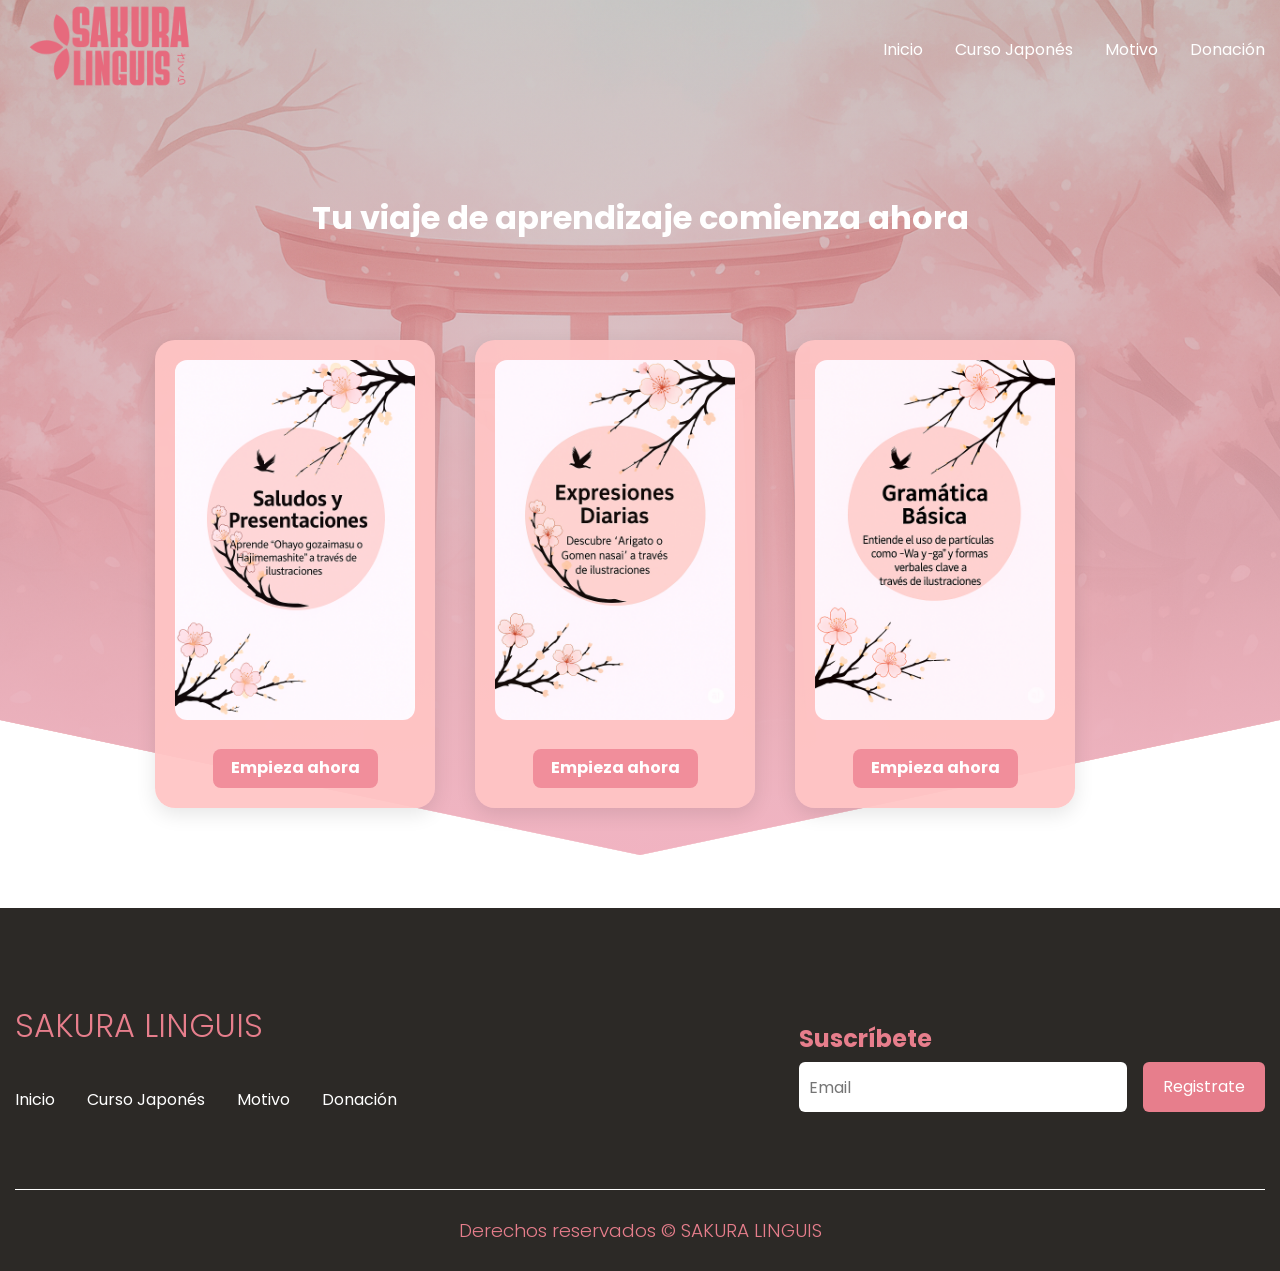
==== curso-japones.html @ b728caa9 "Sakura Linguis" ====
<!DOCTYPE html>
<html lang="es">

<head>
    <meta charset="UTF-8">
    <meta http-equiv="X-UA-Compatible" content="IE=edge">
    <meta name="viewport" content="width=device-width, initial-scale=1.0">
    <title>SAKURA LINGUIS</title>
    <link rel="shortcut icon" href="./images/favicon.png" type="image/x-icon">
    <link rel="stylesheet" href="./css/normalize.css">
    <link rel="stylesheet" href="./css/estilos.css">

    <meta name="theme-color" content="#e77e8c">

    <meta name="title" content="Curso de Japonés Básico" />
    <meta name="description"
        content="Aprende japonés básico desde cero con nuestro curso online fácil y efectivo.  ¡Empieza hoy mismo!" />


    <!-- Meta Tags Generated with https://metatags.io -->
</head>

<body>

    <header class="cursy">
        <nav class="nav container">
            <div class="left">
                <img src="./images/nombrePG.png" alt="Logo de mi tienda" width="200" height="200">
            </div>

            <ul class="nav__link">

                <li class="nav__items">
                    <a href="index.html" class="nav__links">Inicio</a>

                </li>

                <li class="nav__items">
                    <a href="curso-japones.html" class="nav__links">Curso Japonés</a>
                </li>

                <li class="nav__items">
                    <a href="Motivo.html" class="nav__links">Motivo</a>

                </li>

                <li class="nav__items">
                    <a href="Donacion.html" class="nav__links">Donación</a>
                </li>

                <img src="./images/close.svg" class="nav__close" alt="">
            </ul>

            <div class="nav__menu">
                <img src="./images/menu.svg" class="nav__img">
            </div>
        </nav>
    </header>


    <main class="cursy container">
        <h2 class="subtitlel">Tu viaje de aprendizaje comienza ahora</h2>

        <div class="cursy__table">
            <div class="cursy__element">
                <img src="./images/S-P.png" alt="Curso 1">

                <a href="Curso1.html" class="plan__cta">Empieza ahora</a>
            </div>

            <div class="cursy__element cursy__element--best">
                <img src="./images/EX-D.png" alt="Curso 2">

                <a href="Curso2.html" class="plan__cta">Empieza ahora</a>
            </div>

            <div class="cursy__element">
                <img src="./images/G-B.png" alt="Curso 3">

                <a href="Curso3.html" class="plan__cta">Empieza ahora</a>
            </div>
        </div>

    </main>

    <footer class="footer">
        <section class="footer__container container">
            <nav class="nav nav--footer">
                <h2 class="footer__title">SAKURA LINGUIS</h2>

                <ul class="nav__link nav__link--footer">
                    <li class="nav__items">
                        <a href="index.html" class="nav__links">Inicio</a>
                    </li>

                    <li class="nav__items">
                        <a href="curso-japones.html" class="nav__links">Curso Japonés</a>
                    </li>

                    <li class="nav__items">
                        <a href="Motivo.html" class="nav__links">Motivo</a>
                    </li>

                    <li class="nav__items">
                        <a href="Donacion.html" class="nav__links">Donación</a>
                    </li>
                </ul>
            </nav>

            <form class="footer__form" action="https://formspree.io/f/xovwonja" method="POST">
                <h2 class="footer__newsletter">Suscríbete</h2>
                <div class="footer__inputs">
                    <input type="email" placeholder="Email" class="footer__input" name="email">
                    <input type="submit" value="Registrate" class="footer__submit">
                </div>
            </form>
        </section>

        <section class="footer__copy container">

            <h3 class="footer__copyright">Derechos reservados &copy; SAKURA LINGUIS</h3>
        </section>

    </footer>


    <script src="./js/menu.js"></script>
</body>

</html>
---- css/estilos.css ----
@import url('https://fonts.googleapis.com/css2?family=Poppins:wght@300;400;600;700&display=swap');

:root {
    --padding-container: 100px 0;
    --color-title: #e77e8c;
}

body {
    font-family: 'Poppins', sans-serif;
}

.container {
    width: 100%;
    max-width: 1250px;
    margin: 0 auto;
    overflow: hidden;
    padding: var(--padding-container);
}

.hero {
    width: 100%;
    height: 100vh;
    min-height: 700px;
    max-height: 900px;
    position: relative;
    display: grid;
    grid-template-rows: 100px 1fr;
    color: #fff;
}

.hero::before {
    content: "";
    position: absolute;
    top: 0;
    left: 0;
    width: 100%;
    height: 100%;
    background-image: linear-gradient(180deg, #00000034 0%, #f3b3c2 100%), url('../images/PORTADA.png');
    background-size: cover;
    background-repeat: no-repeat;
    background-position: center;
    clip-path: polygon(0 0, 100% 0, 100% 80%, 50% 95%, 0 80%);
    z-index: -1;


}

/* Nav */

.nav {
    --padding-container: 0;
    height: 100%;
    display: flex;
    align-items: center;
}

.nav__title {
    font-weight: 300;
}

.nav__link {
    margin-left: auto;
    padding: 0;
    display: grid;
    grid-auto-flow: column;
    grid-auto-columns: max-content;
    gap: 2em;
}

.nav__items {
    list-style: none;
}

.nav__links {
    color: #fff;
    text-decoration: none;
}


.nav__menu {
    margin-left: auto;
    cursor: pointer;
    display: none;
}

.nav__img {
    display: block;
    width: 30px;
}


.nav__close {
    display: var(--show, none);
}


/* Hero container */

.hero__container {
    max-width: 800px;
    --padding-container: 0;
    display: grid;
    grid-auto-rows: max-content;
    align-content: center;
    gap: 1em;
    padding-bottom: 100px;
    text-align: center;
}

.hero__title {
    font-size: 3rem;
}

.hero__paragraph {
    margin-bottom: 20px;
}

.cta {
    display: inline-block;
    background-color: #f18e9b;
    justify-self: center;
    color: #fff;
    text-decoration: none;
    padding: 13px 30px;
    border-radius: 32px;
}

/* About index */


.abouut {
    text-align: center;
}

.subbtitle {
    color: var(--color-title);
    font-size: 2rem;
    margin-bottom: 25px;
}


.abouut__paragraph {
    line-height: 1.7;
}

.abouut__main {
    padding-top: 80px;
    display: grid;
    width: 90%;
    margin: 0 auto;
    gap: 1em;
    overflow: hidden;
    grid-template-columns: repeat(auto-fit, minmax(260px, auto));
}


.abouut__icons {
    display: grid;
    gap: 1em;
    justify-items: center;
    width: 260px;
    overflow: hidden;
    margin: 0 auto;
}

.abouut__icon {
    width: 40px;
}


/* About curso 1 2 3  */

.about {
    text-align: center;
}

.subtitle {
    color: #fff;
    font-size: 2rem;
    margin-bottom: 25px;
}


.about__paragraph {
    line-height: 1.7;
    color: #fff;
    font-size: 1.2rem;
}

.about__main {
    padding-top: 80px;
    display: grid;
    grid-template-columns: 1fr auto 1fr;
    /* Izquierda - Centro - Derecha */
    align-items: center;
    width: 90%;
    margin: 0 auto;
}

.about__icons {
    display: flex;
    justify-content: center;
    align-items: center;
}

.about__icon {
    width: 80px;
    height: auto;
}

.about__custom-image {
    width: 300px;
    height: auto;
    border-radius: 8px;
    box-shadow: 0 0 10px #91001b;
}

audio {
    width: 180px;
}

/*FONDO DE CURSO 1*/
.container.about.fondo-sombreado {
    border-radius: 40px;
    overflow: hidden;
    padding: 60px 20px;
    background-image: linear-gradient(rgba(255, 200, 215, 0.8), rgba(255, 200, 215, 0.8)),
        url('../images/descarga.webp');
    background-size: cover;
    background-position: center;
    background-repeat: no-repeat;
    background-attachment: fixed;
}

/*FONDO DE CURSO 2*/
.container.about.FONDO2 {
    border-radius: 40px;
    overflow: hidden;
    padding: 60px 20px;
    background-image: linear-gradient(rgba(255, 200, 215, 0.8), rgba(255, 200, 215, 0.8)),
        url('../images/anh-dao.webp');
    background-size: cover;
    background-position: center;
    background-repeat: no-repeat;
    background-attachment: fixed;
}

/*FONDO DE CURSO 3*/
.container.about.FONDO3 {
    border-radius: 40px;
    overflow: hidden;
    padding: 60px 20px;
    background-image: linear-gradient(rgba(255, 200, 215, 0.8), rgba(255, 200, 215, 0.8)),
        url('../images/descarga3.webp');
    background-size: cover;
    background-position: center;
    background-repeat: no-repeat;
    background-attachment: fixed;
}

/* Knowledge */

.knowledge {
    content: "";
    top: 0;
    left: 0;
    width: 100%;
    height: 100%;
    background-image: linear-gradient(180deg, #00000034 0%, #f3b3c2 100%), url('../images/griper.jpg');
    background-size: cover;
    clip-path: polygon(50% 0, 100% 40%, 100% 100%, 0 100%, 0 40%);
    z-index: -1;
}

.knowledge__container .subtitle {
    color: #fff;
    margin-top: 20px;
}

.knowledge__container {
    color: #fff;
    display: block;
    text-align: center;
    padding: 4em;
    min-height: 300px;
    max-height: 500px;
}

.knowledge__picture {
    max-width: 300px;
}

.knowledge__paragraph {
    line-height: 1.7;
    margin-bottom: 15px;
}

.knowledge__img {
    width: 100%;
    display: block;
}


/* Footer */

.footer {
    background-color: #2c2926;
}

.footer__title {
    font-weight: 300;
    font-size: 2rem;
    margin-bottom: 30px;
}

.footer__title,
.footer__newsletter {
    color: #e77e8c;
}


.footer__container {
    display: flex;
    justify-content: space-between;
    align-items: center;
    border-bottom: 1px solid #fff;
    padding-bottom: 60px;
}

.nav--footer {
    padding-bottom: 20px;
    display: grid;
    gap: 1em;
    grid-auto-flow: row;
    height: 100%;
}

.nav__link--footer {
    display: flex;
    margin: 0;
    margin-right: 20px;
    flex-wrap: wrap;
}

.footer__inputs {
    margin-top: 10px;
    display: flex;
    overflow: hidden;
}

.footer__input {
    background-color: #fff;
    height: 50px;
    display: block;
    padding-left: 10px;
    border-radius: 6px;
    font-size: 1rem;
    outline: none;
    border: none;
    margin-right: 16px;
}

.footer__submit {
    margin-left: auto;
    display: inline-block;
    height: 50px;
    padding: 0 20px;
    background-color: #e77e8c;
    border: none;
    font-size: 1rem;
    color: #fff;
    border-radius: 6px;
    cursor: pointer;
}

.footer__copy {
    --padding-container: 30px 0;
    text-align: center;
    color: #e77e8c;
}

.footer__copyright {
    font-weight: 300;
}

/*villain de MOTIVO*/

.villain {
    width: 100%;
    height: 100vh;
    min-height: 1300px;
    max-height: 1600px;
    position: relative;
    display: grid;
    grid-template-rows: 100px 1fr;
    color: #fff;
}

.villain::before {
    content: "";
    position: absolute;
    top: 0;
    left: 0;
    width: 100%;
    height: 100%;
    background-image: linear-gradient(180deg, #00000034 0%, #f3b3c2 100%), url('../images/motivofn.png');
    background-size: cover;
    background-repeat: no-repeat;
    background-position: 60% center;
    clip-path: polygon(0 0, 100% 0, 100% 80%, 50% 95%, 0 80%);
    z-index: -1;
}

/* Villain container */

.villain__container {
    max-width: 800px;
    --padding-container: 0;
    display: grid;
    grid-auto-rows: max-content;
    align-content: center;
    gap: 1em;
    padding-bottom: 100px;
    text-align: center;
}

.villain__title {
    font-size: 3rem;
}

.villain__paragraph {
    font-size: 1.2rem;
    margin-bottom: 1.2em;
    line-height: 1.6;
}


/*donity de donacion*/

.donity {
    width: 100%;
    height: 100vh;
    min-height: 1000px;
    max-height: 1400px;
    position: relative;
    display: grid;
    grid-template-rows: 100px 1fr;
    color: #fff;
}

.donity::before {
    content: "";
    position: absolute;
    top: 0;
    left: 0;
    width: 100%;
    height: 100%;
    background-image: linear-gradient(180deg, #00000034 0%, #f3b3c2 100%), url('../images/portidony.png');
    background-size: cover;
    background-repeat: no-repeat;
    background-position: 60% center;
    clip-path: polygon(0 0, 100% 0, 100% 80%, 50% 95%, 0 80%);
    z-index: -1;
}

/*donity container*/

.donity__container {
    max-width: 800px;
    --padding-container: 0;
    display: grid;
    grid-auto-rows: max-content;
    align-content: center;
    gap: 1em;
    padding-bottom: 100px;
    text-align: center;
}

.donity__title {
    font-size: 3rem;
}

.donity__paragraph {
    font-size: 1.2rem;
    margin-bottom: 1.2em;
    line-height: 1.6;
}

/*donity about*/

.abouty__main {
    padding-top: 20px;
    display: grid;
    width: 90%;
    margin: 0 auto;
    gap: 1em;
    overflow: hidden;
    grid-template-columns: repeat(auto-fit, minmax(260px, auto));
}

.abouty__icons {
    display: grid;
    gap: 1em;
    justify-items: center;
    width: 260px;
    overflow: hidden;
    margin: 0 auto;
}

.abouty__icon {
    width: 250px;
}



/* Villain container */

.villain__container {
    max-width: 800px;
    --padding-container: 0;
    display: grid;
    grid-auto-rows: max-content;
    align-content: center;
    gap: 1em;
    padding-bottom: 100px;
    text-align: center;
}

.villain__title {
    font-size: 3rem;
}

.villain__paragraph {
    font-size: 1.2rem;
    margin-bottom: 1.2em;
    line-height: 1.6;
}


/*Cursy de container*/

.cursy {


    display: grid;
    grid-template-rows: 100px 1fr;
    color: #fff;
}

.cursy::before {
    content: "";
    position: absolute;
    top: 0;
    left: 0;
    width: 100%;
    height: 100%;
    background-image: linear-gradient(180deg, #00000034 0%, #f3b3c2 100%), url('../images/Porti-C.png');
    background-size: cover;
    background-repeat: no-repeat;
    background-position: 60% center;
    clip-path: polygon(0 0, 100% 0, 100% 80%, 50% 95%, 0 80%);
    z-index: -1;
}


/* Tabla de elementos */

.subtitlel {
    text-align: center;
    color: #fff;
    font-size: 2rem;
    margin-bottom: 25px;
}

.cursy__table {
    display: flex;
    justify-content: center;
    flex-wrap: wrap;
    gap: 40px;
    width: 100%;
    max-width: 1200px;
    margin-top: 40px;
}

/* Tarjetas individuales */

.cursy__element {
    background-color: #ffc5c5ee;
    /* fondo claro y semitransparente */
    padding: 20px;
    border-radius: 20px;
    text-align: center;
    width: 280px;
    box-shadow: 0 6px 20px rgba(0, 0, 0, 0.1);
    transition: transform 0.3s ease;
    color: #222;
}

.cursy__element:hover {
    transform: translateY(-10px);
}

/* Imagen de cada tarjeta */

.cursy__element img {
    width: 100%;
    height: auto;
    max-height: 600px;
    object-fit: contain;
    border-radius: 12px;
    margin-bottom: 15px;
}

/* Botón CTA */

.plan__cta {
    display: inline-block;
    margin-top: 10px;
    background-color: #f18e9b;
    color: white;
    padding: 10px 18px;
    border-radius: 8px;
    text-decoration: none;
    font-weight: bold;
    transition: background-color 0.3s ease;
}

.plan__cta:hover {
    background-color: #e26778;
}


/*Curso 1 container */

.salupre {
    width: 100%;
    height: 100vh;
    min-height: 800px;
    max-height: 800px;
    position: relative;
    display: grid;
    grid-template-rows: 100px 1fr;
    color: #fff;

}

.salupre::before {
    content: "";
    position: absolute;
    top: 0;
    left: 0;
    width: 100%;
    height: 100%;
    background-image: linear-gradient(180deg, #00000034 0%, #f3b3c2 100%), url('../images/SSPP.png');
    background-size: cover;
    background-repeat: no-repeat;
    background-position: center;
    clip-path: polygon(0 0, 100% 0, 100% 80%, 50% 95%, 0 80%);
    z-index: -1;


}

/*Curso 2 container */

.express {
    width: 100%;
    height: 100vh;
    min-height: 800px;
    max-height: 800px;
    position: relative;
    display: grid;
    grid-template-rows: 100px 1fr;
    color: #fff;
}

.express::before {
    content: "";
    position: absolute;
    top: 0;
    left: 0;
    width: 100%;
    height: 100%;
    background-image: linear-gradient(180deg, #00000034 0%, #f3b3c2 100%), url('../images/EX.png');
    background-size: cover;
    background-repeat: no-repeat;
    background-position: center;
    clip-path: polygon(0 0, 100% 0, 100% 80%, 50% 95%, 0 80%);
    z-index: -1;


}

/*Curso 3 container */

.gramat {
    width: 100%;
    height: 100vh;
    min-height: 800px;
    max-height: 800px;
    position: relative;
    display: grid;
    grid-template-rows: 100px 1fr;
    color: #fff;
}

.gramat::before {
    content: "";
    position: absolute;
    top: 0;
    left: 0;
    width: 100%;
    height: 100%;
    background-image: linear-gradient(180deg, #00000034 0%, #f3b3c2 100%), url('../images/GRAMA.png');
    background-size: cover;
    background-repeat: no-repeat;
    background-position: center;
    clip-path: polygon(0 0, 100% 0, 100% 80%, 50% 95%, 0 80%);
    z-index: -1;
}

/*boton de Inicio y Reiniciar*/

.navigation-buttons {
    margin: 80px auto 40px auto;
    display: flex;
    justify-content: center;
    gap: 40px;
}

.nav-button {
    background-color: #f28ca3;
    color: white;
    border: none;
    padding: 12px 30px;
    border-radius: 30px;
    font-size: 16px;
    cursor: pointer;
    text-decoration: none;
    /* para el <a> */
    transition: background-color 0.3s ease;
    box-shadow: 0 4px 10px rgba(0, 0, 0, 0.1);
    display: inline-block;
    text-align: center;
}

.nav-button:hover {
    background-color: #e05c7a;
}





































































/* Media queries */

@media (max-width:800px) {
    .nav__menu {
        display: block;
    }

    .nav__link--menu {
        position: fixed;
        background-color: #000;
        top: 0;
        left: 0;
        height: 100%;
        width: 100%;
        display: flex;
        flex-direction: column;
        justify-content: space-evenly;
        align-items: center;
        z-index: 100;
        opacity: 0;
        pointer-events: none;
        transition: .7s opacity;
    }

    .nav__link--show {
        --show: block;
        opacity: 1;
        pointer-events: unset;
    }

    .nav__close {
        position: absolute;
        top: 30px;
        right: 30px;
        width: 30px;
        cursor: pointer;
    }

    .hero__title {
        font-size: 2.5rem;
    }


    .about__main {
        gap: 2em;
    }

    .about__icons:last-of-type {
        grid-column: 1/-1;
    }


    .knowledge__container {
        grid-template-columns: 1fr;
        grid-template-rows: max-content 1fr;
        gap: 3em;
        text-align: center;
    }

    .knowledge__picture {
        grid-row: 1/2;
        justify-self: center;
    }


    .footer__container {
        flex-wrap: wrap;
    }

    .nav--footer {
        width: 100%;
        justify-items: center;
    }

    .nav__link--footer {
        width: 100%;
        justify-content: space-evenly;
        margin: 0;
    }

    .footer__form {
        width: 100%;
        justify-content: space-evenly;
    }

    .footer__input {
        flex: 1;
    }

}

@media (max-width:600px) {
    .hero__title {
        font-size: 2rem;
    }

    .hero__paragraph {
        font-size: 1rem;
    }

    .subtitle {
        font-size: 1.8rem;
    }

    .questions__title {
        font-size: 1rem;
    }

    .footer__title {
        justify-self: start;
        margin-bottom: 15px;
    }

    .nav--footer {
        padding-bottom: 60px;
    }

    .nav__link--footer {
        justify-content: space-between;
    }

    .footer__inputs {
        flex-wrap: wrap;
    }

    .footer__input {
        flex-basis: 100%;
        margin: 0;
        margin-bottom: 16px;
    }

    .footer__submit {
        margin-right: auto;
        margin-left: 0;


        /* 
        margin:0;
        width: 100%;
        */
    }
}
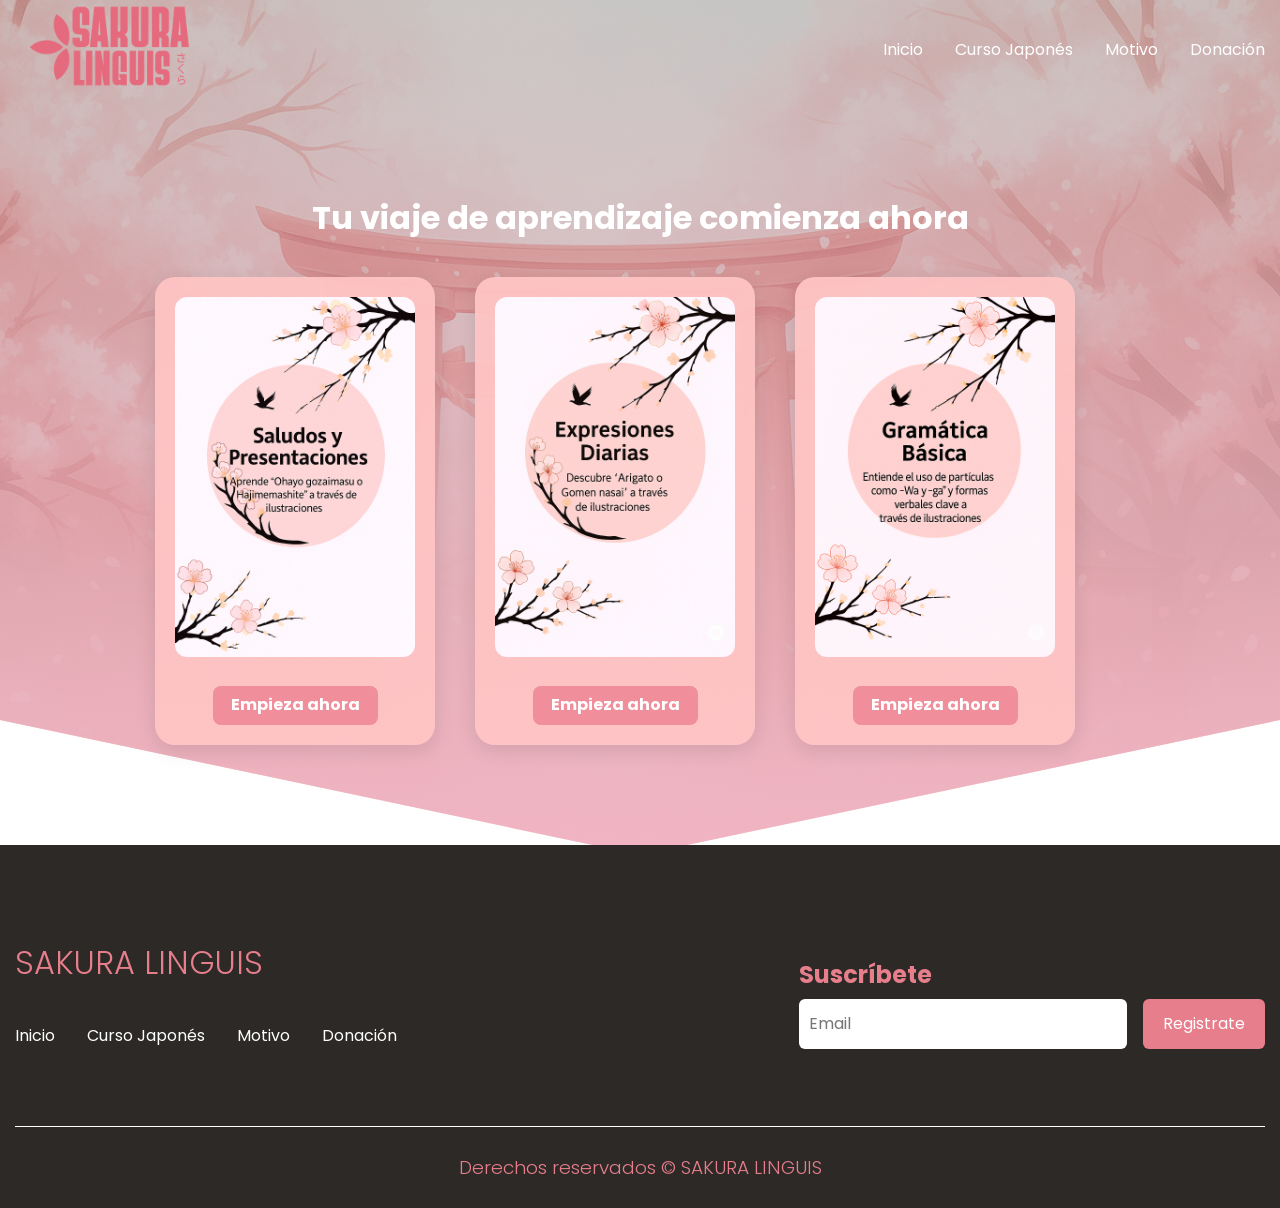
==== commit be6b4cb0: "ajustes" ====
--- a/curso-japones.html
+++ b/curso-japones.html
@@ -18,6 +18,7 @@
 
 
     <!-- Meta Tags Generated with https://metatags.io -->
+    <link rel="preload" as="image" href="./images/Porti-C.png" fetchpriority="high">
 </head>
 
 <body>
@@ -25,7 +26,7 @@
     <header class="cursy">
         <nav class="nav container">
             <div class="left">
-                <img src="./images/nombrePG.png" alt="Logo de mi tienda" width="200" height="200">
+                <img src="./images/nombrePG.png" alt="Logo de mi tienda" width="200" height="200" fetchpriority="high">
             </div>
 
             <ul class="nav__link">
@@ -58,24 +59,24 @@
     </header>
 
 
-    <main class="cursy container">
+    <main class="lecciones container">
         <h2 class="subtitlel">Tu viaje de aprendizaje comienza ahora</h2>
 
         <div class="cursy__table">
             <div class="cursy__element">
-                <img src="./images/S-P.png" alt="Curso 1">
+                <img src="./images/S-P.png" alt="Curso 1" loading="lazy" width="240" height="340">
 
                 <a href="Curso1.html" class="plan__cta">Empieza ahora</a>
             </div>
 
             <div class="cursy__element cursy__element--best">
-                <img src="./images/EX-D.png" alt="Curso 2">
+                <img src="./images/EX-D.png" alt="Curso 2" loading="lazy" width="240" height="340">
 
                 <a href="Curso2.html" class="plan__cta">Empieza ahora</a>
             </div>
 
             <div class="cursy__element">
-                <img src="./images/G-B.png" alt="Curso 3">
+                <img src="./images/G-B.png" alt="Curso 3" loading="lazy" width="240" height="340">
 
                 <a href="Curso3.html" class="plan__cta">Empieza ahora</a>
             </div>
--- a/css/estilos.css
+++ b/css/estilos.css
@@ -41,8 +41,6 @@
     background-position: center;
     clip-path: polygon(0 0, 100% 0, 100% 80%, 50% 95%, 0 80%);
     z-index: -1;
-
-
 }
 
 /* Nav */
@@ -540,8 +538,6 @@
 /*Cursy de container*/
 
 .cursy {
-
-
     display: grid;
     grid-template-rows: 100px 1fr;
     color: #fff;
@@ -818,71 +814,178 @@
 
 /* Media queries */
 
-@media (max-width:800px) {
-    .nav__menu {
-        display: block;
-    }
-
-    .nav__link--menu {
+@media (max-width: 800px) {
+    .container {
+        padding: 40px 20px;
+    }
+
+    /* Nav */
+    .left img {
+        width: 120px;
+        height: auto;
+    }
+
+
+
+    .nav__link {
         position: fixed;
-        background-color: #000;
+        background-color: #000000f2;
         top: 0;
         left: 0;
         height: 100%;
         width: 100%;
         display: flex;
         flex-direction: column;
-        justify-content: space-evenly;
+        justify-content: center;
         align-items: center;
+        z-index: 1000;
+        opacity: 0;
+        visibility: hidden;
+        pointer-events: none;
+        transition: opacity .4s, visibility .4s;
+        gap: 2rem;
+    }
+
+    .nav__link--show {
+        opacity: 1;
+        visibility: visible;
+        pointer-events: auto;
+    }
+
+    .nav__close {
+        display: block;
+        position: absolute;
+        top: 20px;
+        right: 20px;
+        width: 25px;
+        cursor: pointer;
+    }
+
+    /* Headers */
+    .hero,
+    .villain,
+    .donity,
+    .salupre,
+    .express,
+    .gramat {
+        grid-template-rows: 80px 1fr;
+        height: auto;
+        min-height: 500px;
+        max-height: none;
+    }
+
+    .cursy {
+        grid-template-rows: 80px;
+        height: auto;
+        min-height: 180px;
+        max-height: none;
+    }
+
+    .lecciones {
+        display: flex;
+        flex-direction: column;
+        align-items: center;
+        min-height: auto;
+        padding: 20px 20px 60px;
+    }
+
+    .cursy__table {
+        flex-direction: column;
+        align-items: center;
+        margin-bottom: 40px;
+    }
+
+    .cursy__element {
+        width: 90%;
+        max-width: 320px;
+    }
+
+    .nav__menu {
+        display: block;
+        position: relative;
         z-index: 100;
-        opacity: 0;
+        cursor: pointer;
+        padding: 10px;
+        margin-right: -10px;
+    }
+
+    .nav__img {
         pointer-events: none;
-        transition: .7s opacity;
-    }
-
-    .nav__link--show {
-        --show: block;
-        opacity: 1;
-        pointer-events: unset;
-    }
-
-    .nav__close {
-        position: absolute;
-        top: 30px;
-        right: 30px;
-        width: 30px;
-        cursor: pointer;
-    }
-
-    .hero__title {
-        font-size: 2.5rem;
-    }
-
-
+        /* Let the click pass to the padding area */
+    }
+
+    .hero__title,
+    .villain__title,
+    .donity__title {
+        font-size: 1.8rem;
+        padding: 0 10px;
+    }
+
+    .hero__container,
+    .villain__container,
+    .donity__container {
+        padding: 10px 10px 40px;
+        align-content: start;
+    }
+
+    /* About Sections */
+    .abouut__main,
+    .abouty__main {
+        grid-template-columns: 1fr;
+        padding-top: 40px;
+        gap: 2.5em;
+    }
+
+    .abouut__icons,
+    .abouty__icons {
+        width: 100%;
+        max-width: 300px;
+    }
+
+    /* Course Pages - Vocabulary blocks */
     .about__main {
-        gap: 2em;
-    }
-
-    .about__icons:last-of-type {
-        grid-column: 1/-1;
-    }
-
+        grid-template-columns: 1fr;
+        gap: 1.2em;
+        padding-top: 50px;
+    }
+
+    .about__icon {
+        transform: rotate(90deg);
+        width: 40px;
+    }
+
+    .about__custom-image {
+        width: 90%;
+        max-width: 260px;
+    }
+
+    /* Background decoration adjustments */
+    .hero::before,
+    .villain::before,
+    .donity::before,
+    .cursy::before,
+    .salupre::before,
+    .express::before,
+    .gramat::before {
+        clip-path: polygon(0 0, 100% 0, 100% 85%, 50% 95%, 0 85%);
+    }
+
+    .knowledge {
+        clip-path: none;
+        height: auto;
+    }
 
     .knowledge__container {
-        grid-template-columns: 1fr;
-        grid-template-rows: max-content 1fr;
-        gap: 3em;
+        padding: 80px 20px;
+        max-height: none;
+    }
+
+    /* Footer */
+    .footer__container {
+        flex-direction: column;
         text-align: center;
-    }
-
-    .knowledge__picture {
-        grid-row: 1/2;
-        justify-self: center;
-    }
-
-
-    .footer__container {
-        flex-wrap: wrap;
+        gap: 40px;
+        padding-bottom: 40px;
     }
 
     .nav--footer {
@@ -891,70 +994,70 @@
     }
 
     .nav__link--footer {
-        width: 100%;
-        justify-content: space-evenly;
-        margin: 0;
+        flex-direction: column;
+        gap: 1.2em;
     }
 
     .footer__form {
         width: 100%;
-        justify-content: space-evenly;
+    }
+
+    .footer__inputs {
+        flex-direction: column;
+        align-items: center;
+        width: 100%;
+        gap: 15px;
     }
 
     .footer__input {
-        flex: 1;
-    }
-
-}
-
-@media (max-width:600px) {
-    .hero__title {
-        font-size: 2rem;
-    }
-
-    .hero__paragraph {
+        width: 100%;
+        max-width: 400px;
+        margin-right: 0;
+    }
+
+    .footer__submit {
+        width: 100%;
+        max-width: 400px;
+        margin: 0;
+    }
+}
+
+@media (max-width: 480px) {
+    .container {
+        padding: 30px 15px;
+    }
+
+    .hero__title,
+    .villain__title,
+    .donity__title {
+        font-size: 1.8rem;
+    }
+
+    .subbtitle,
+    .subtitle,
+    .subtitlel {
+        font-size: 1.5rem;
+    }
+
+    .about__paragraph,
+    .abouut__paragraph,
+    .villain__paragraph,
+    .donity__paragraph {
         font-size: 1rem;
     }
 
-    .subtitle {
-        font-size: 1.8rem;
-    }
-
-    .questions__title {
-        font-size: 1rem;
-    }
-
-    .footer__title {
-        justify-self: start;
-        margin-bottom: 15px;
-    }
-
-    .nav--footer {
-        padding-bottom: 60px;
-    }
-
-    .nav__link--footer {
-        justify-content: space-between;
-    }
-
-    .footer__inputs {
-        flex-wrap: wrap;
-    }
-
-    .footer__input {
-        flex-basis: 100%;
-        margin: 0;
-        margin-bottom: 16px;
-    }
-
-    .footer__submit {
-        margin-right: auto;
-        margin-left: 0;
-
-
-        /* 
-        margin:0;
+    .navigation-buttons {
+        flex-direction: column;
+        gap: 15px;
+        margin: 40px auto;
+    }
+
+    .nav-button {
+        width: 80%;
+    }
+
+    audio {
         width: 100%;
-        */
+        max-width: 240px;
     }
 }
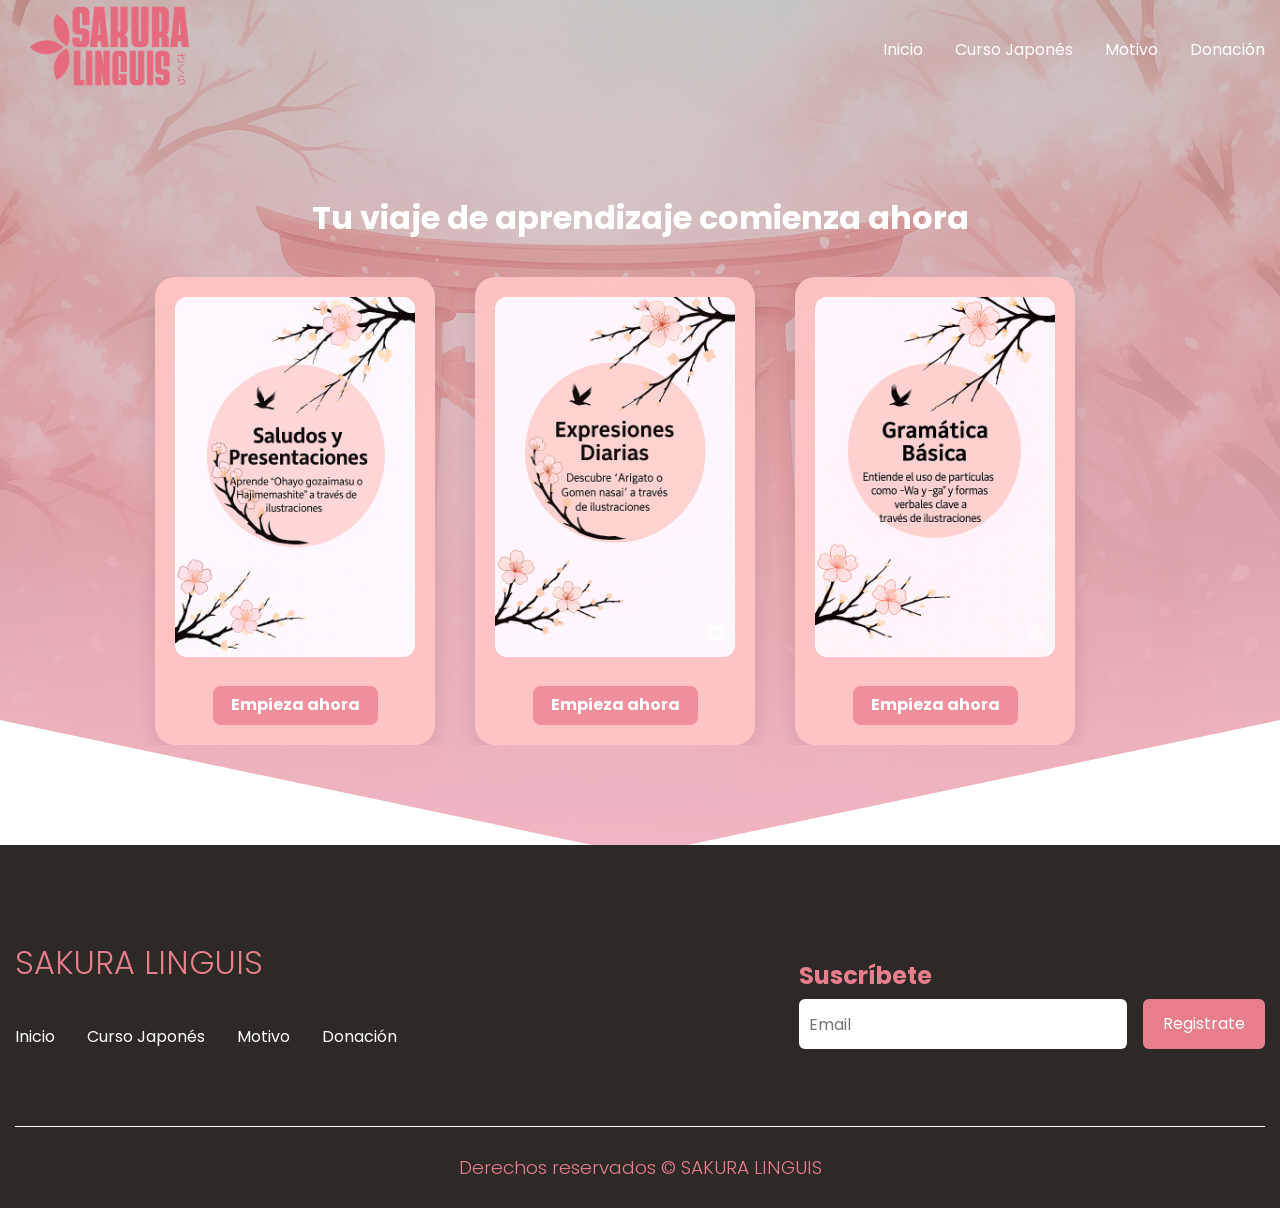
==== commit 067edded: "ajustes" ====
--- a/curso-japones.html
+++ b/curso-japones.html
@@ -26,7 +26,7 @@
     <header class="cursy">
         <nav class="nav container">
             <div class="left">
-                <img src="./images/nombrePG.png" alt="Logo de mi tienda" width="200" height="200" fetchpriority="high">
+                <img src="./images/nombrePG.png" alt="Logo de mi tienda" width="200" height="200" fetchpriority="high" decoding="async">
             </div>
 
             <ul class="nav__link">
@@ -49,11 +49,11 @@
                     <a href="Donacion.html" class="nav__links">Donación</a>
                 </li>
 
-                <img src="./images/close.svg" class="nav__close" alt="">
+                <img src="./images/close.svg" class="nav__close" alt="" loading="lazy" decoding="async">
             </ul>
 
             <div class="nav__menu">
-                <img src="./images/menu.svg" class="nav__img">
+                <img src="./images/menu.svg" class="nav__img" loading="lazy" decoding="async">
             </div>
         </nav>
     </header>
@@ -64,19 +64,19 @@
 
         <div class="cursy__table">
             <div class="cursy__element">
-                <img src="./images/S-P.png" alt="Curso 1" loading="lazy" width="240" height="340">
+                <img src="./images/S-P.png" alt="Curso 1" loading="lazy" decoding="async" width="240" height="340">
 
                 <a href="Curso1.html" class="plan__cta">Empieza ahora</a>
             </div>
 
             <div class="cursy__element cursy__element--best">
-                <img src="./images/EX-D.png" alt="Curso 2" loading="lazy" width="240" height="340">
+                <img src="./images/EX-D.png" alt="Curso 2" loading="lazy" decoding="async" width="240" height="340">
 
                 <a href="Curso2.html" class="plan__cta">Empieza ahora</a>
             </div>
 
             <div class="cursy__element">
-                <img src="./images/G-B.png" alt="Curso 3" loading="lazy" width="240" height="340">
+                <img src="./images/G-B.png" alt="Curso 3" loading="lazy" decoding="async" width="240" height="340">
 
                 <a href="Curso3.html" class="plan__cta">Empieza ahora</a>
             </div>
--- a/css/estilos.css
+++ b/css/estilos.css
@@ -15,6 +15,8 @@
     margin: 0 auto;
     overflow: hidden;
     padding: var(--padding-container);
+    content-visibility: auto;
+    contain-intrinsic-size: 1px 500px;
 }
 
 .hero {
@@ -192,7 +194,10 @@
     /* Izquierda - Centro - Derecha */
     align-items: center;
     width: 90%;
+    width: 90%;
     margin: 0 auto;
+    content-visibility: auto;
+    contain-intrinsic-size: 1px 400px;
 }
 
 .about__icons {
@@ -576,6 +581,8 @@
     width: 100%;
     max-width: 1200px;
     margin-top: 40px;
+    content-visibility: auto;
+    contain-intrinsic-size: 1px 1000px;
 }
 
 /* Tarjetas individuales */
@@ -589,6 +596,7 @@
     width: 280px;
     box-shadow: 0 6px 20px rgba(0, 0, 0, 0.1);
     transition: transform 0.3s ease;
+    will-change: transform;
     color: #222;
 }
 
